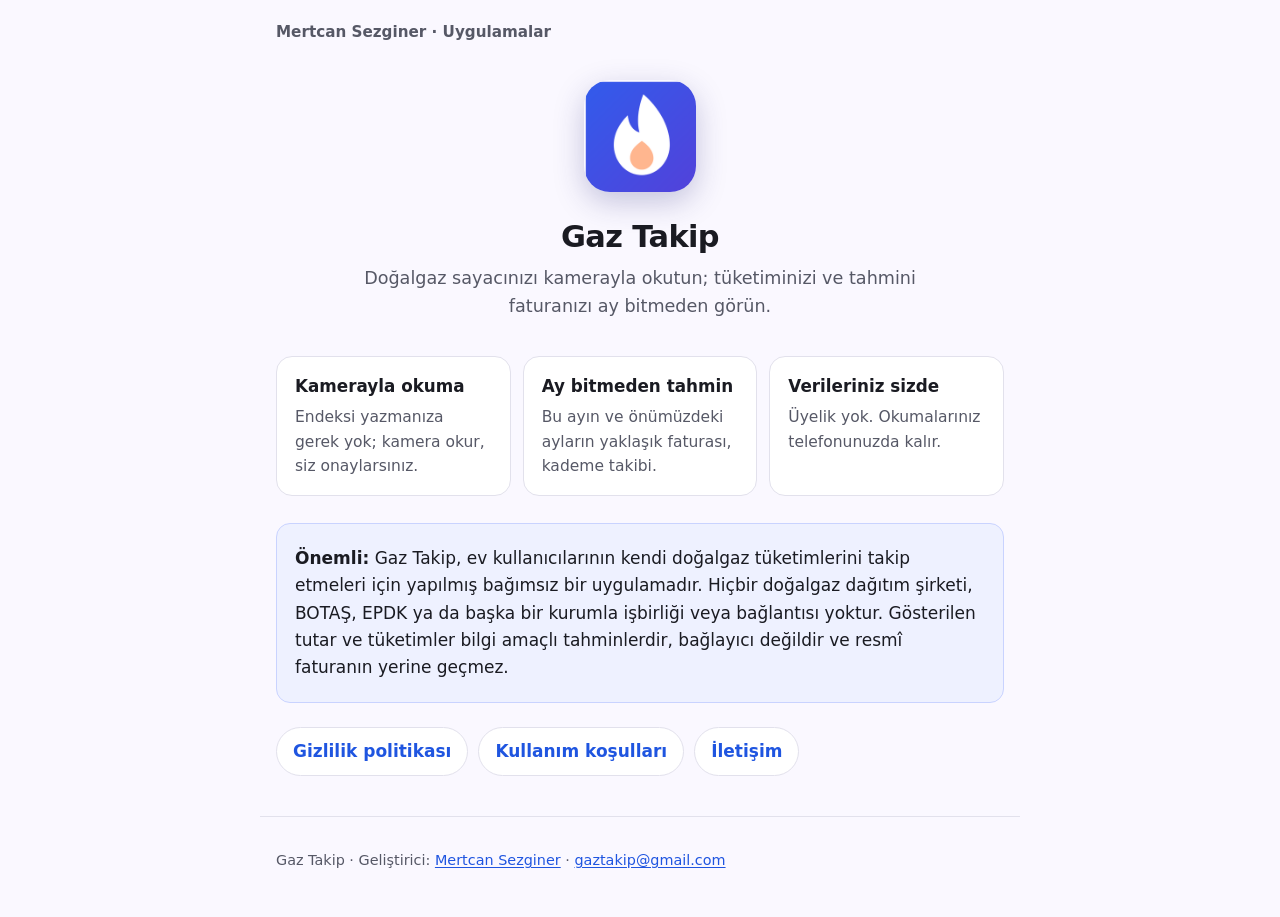
==== gaztakip/index.html @ f5ea3019 "Ana sayfa geliştirici sayfası; Gaz Takip /gaztakip/ adresinde" ====
<!doctype html>
<html lang="tr">
<head>
<meta charset="utf-8">
<meta name="viewport" content="width=device-width, initial-scale=1">
<title>Gaz Takip</title>
<meta name="description" content="Gaz Takip: doğalgaz sayacınızı kamerayla okutun, tüketiminizi ve tahmini faturanızı ay bitmeden görün.">
<link rel="icon" href="/assets/simge.png">
<link rel="stylesheet" href="/assets/style.css">
<script src="/assets/eposta.js" defer></script>
</head>
<body>
<header class="top"><a class="crumb" href="/">Mertcan Sezginer · Uygulamalar</a></header>
<main>
  <section class="hero">
    <img src="/assets/simge.png" alt="Gaz Takip simgesi">
    <h1>Gaz Takip</h1>
    <p>Doğalgaz sayacınızı kamerayla okutun; tüketiminizi ve tahmini faturanızı ay bitmeden görün.</p>
  </section>

  <div class="cards">
    <div class="card"><h3>Kamerayla okuma</h3><p>Endeksi yazmanıza gerek yok; kamera okur, siz onaylarsınız.</p></div>
    <div class="card"><h3>Ay bitmeden tahmin</h3><p>Bu ayın ve önümüzdeki ayların yaklaşık faturası, kademe takibi.</p></div>
    <div class="card"><h3>Verileriniz sizde</h3><p>Üyelik yok. Okumalarınız telefonunuzda kalır.</p></div>
  </div>

  <div class="note">
    <p><strong>Önemli:</strong> Gaz Takip, ev kullanıcılarının kendi doğalgaz tüketimlerini takip etmeleri için
    yapılmış bağımsız bir uygulamadır. Hiçbir doğalgaz dağıtım şirketi, BOTAŞ, EPDK ya da başka bir kurumla
    işbirliği veya bağlantısı yoktur. Gösterilen tutar ve tüketimler bilgi amaçlı tahminlerdir, bağlayıcı
    değildir ve resmî faturanın yerine geçmez.</p>
  </div>

  <div class="links">
    <a href="/gaztakip/gizlilik/">Gizlilik politikası</a>
    <a href="/gaztakip/kosullar/">Kullanım koşulları</a>
    <a class="eposta" data-k="pikatzag" data-a="moc.liamg" data-label="1">İletişim</a>
  </div>
</main>
<footer>
  <p>Gaz Takip · Geliştirici: <a href="/">Mertcan Sezginer</a> · <a class="eposta" data-k="pikatzag" data-a="moc.liamg">gaztakip [at] gmail.com</a></p>
</footer>
</body>
</html>
---- assets/style.css ----
/* Gaz Takip site: one reading column, system fonts (no third-party requests), light and dark. */
:root {
  --bg: #faf8ff;
  --surface: #ffffff;
  --text: #1a1b22;
  --muted: #565866;
  --line: #e2e1ec;
  --brand: #1f55e0;
  --brand-2: #5b3bd6;
  --note-bg: #eef1ff;
  --note-line: #c9d3ff;
}
@media (prefers-color-scheme: dark) {
  :root {
    --bg: #121318;
    --surface: #1a1b21;
    --text: #e3e1e9;
    --muted: #b0b1bd;
    --line: #34353d;
    --brand: #b5c4ff;
    --brand-2: #c9b8ff;
    --note-bg: #1d2236;
    --note-line: #34406b;
  }
}
* { box-sizing: border-box; }
html { -webkit-text-size-adjust: 100%; }
body {
  margin: 0;
  background: var(--bg);
  color: var(--text);
  font: 17px/1.6 system-ui, -apple-system, "Segoe UI", Roboto, "Helvetica Neue", Arial, sans-serif;
}
main, header.top, footer { max-width: 760px; margin: 0 auto; padding: 0 16px; }
header.top { display: flex; align-items: center; gap: 12px; padding-top: 20px; padding-bottom: 8px; }
header.top a { display: flex; align-items: center; gap: 10px; color: var(--text); text-decoration: none; font-weight: 700; }
header.top img { width: 36px; height: 36px; border-radius: 10px; }
h1 { font-size: 1.9rem; line-height: 1.2; margin: 1.2em 0 0.3em; letter-spacing: -0.02em; }
h2 { font-size: 1.3rem; line-height: 1.3; margin: 1.8em 0 0.4em; }
h3 { font-size: 1.05rem; margin: 1.4em 0 0.3em; }
p, li { color: var(--text); }
.meta { color: var(--muted); font-size: 0.95rem; margin: 0; }
a { color: var(--brand); text-underline-offset: 2px; }
ul { padding-left: 1.3em; }
li { margin: 0.25em 0; }
.note {
  background: var(--note-bg);
  border: 1px solid var(--note-line);
  border-radius: 14px;
  padding: 14px 18px;
  margin: 1.4em 0;
}
.note p { margin: 0.4em 0; }
.table-wrap { overflow-x: auto; margin: 1em 0; }
table { border-collapse: collapse; width: 100%; min-width: 560px; font-size: 0.95rem; background: var(--surface); }
th, td { text-align: left; vertical-align: top; padding: 10px 12px; border: 1px solid var(--line); }
th { background: var(--note-bg); }
.hero { text-align: center; padding: 28px 0 8px; }
.hero img { width: 112px; height: 112px; border-radius: 26px; box-shadow: 0 10px 30px rgba(40, 40, 120, 0.25); }
.hero h1 { margin-top: 0.6em; }
.hero p { color: var(--muted); font-size: 1.1rem; margin: 0.3em auto 0; max-width: 34em; }
.cards { display: grid; gap: 12px; grid-template-columns: repeat(auto-fit, minmax(210px, 1fr)); margin: 1.6em 0; }
.card { background: var(--surface); border: 1px solid var(--line); border-radius: 16px; padding: 16px 18px; }
.card h3 { margin: 0 0 0.3em; }
.card p { margin: 0; color: var(--muted); font-size: 0.97rem; }
.links { display: flex; flex-wrap: wrap; gap: 10px; margin: 1.2em 0; }
.links a {
  display: inline-block; padding: 10px 16px; border-radius: 999px; text-decoration: none; font-weight: 600;
  border: 1px solid var(--line); background: var(--surface);
}
footer { color: var(--muted); font-size: 0.9rem; padding-top: 28px; padding-bottom: 40px; border-top: 1px solid var(--line); margin-top: 40px; }
footer p { margin: 0.3em 0; color: var(--muted); }
header.top a.crumb { font-weight: 600; color: var(--muted); font-size: 0.95rem; }
/* The developer page: one row per app. */
.dev { padding: 36px 0 4px; }
.dev h1 { margin: 0 0 0.2em; }
.dev p { color: var(--muted); font-size: 1.1rem; margin: 0; max-width: 34em; }
.apps { display: grid; gap: 14px; margin: 1.8em 0; }
.app { display: flex; gap: 18px; align-items: flex-start; background: var(--surface); border: 1px solid var(--line);
  border-radius: 20px; padding: 18px 20px; }
.app img { width: 72px; height: 72px; border-radius: 18px; flex: none; box-shadow: 0 6px 18px rgba(40, 40, 120, 0.2); }
.app h2 { margin: 0; font-size: 1.25rem; }
.app h2 a { color: var(--text); text-decoration: none; }
.app p { margin: 0.25em 0 0.6em; color: var(--muted); font-size: 0.98rem; }
.app .links { margin: 0; gap: 8px; }
.app .links a { padding: 7px 14px; font-size: 0.92rem; }
@media (max-width: 600px) {
  /* The table becomes one card per row, each cell with its column name. */
  table { min-width: 0; background: none; }
  table, tbody, tr, td { display: block; width: 100%; }
  tr.head { display: none; }
  tr { background: var(--surface); border: 1px solid var(--line); border-radius: 14px; margin: 0 0 12px; padding: 6px 14px; }
  td { border: 0; padding: 6px 0; }
  td::before { content: attr(data-label); display: block; font-size: 0.8rem; font-weight: 700; color: var(--muted); }
}
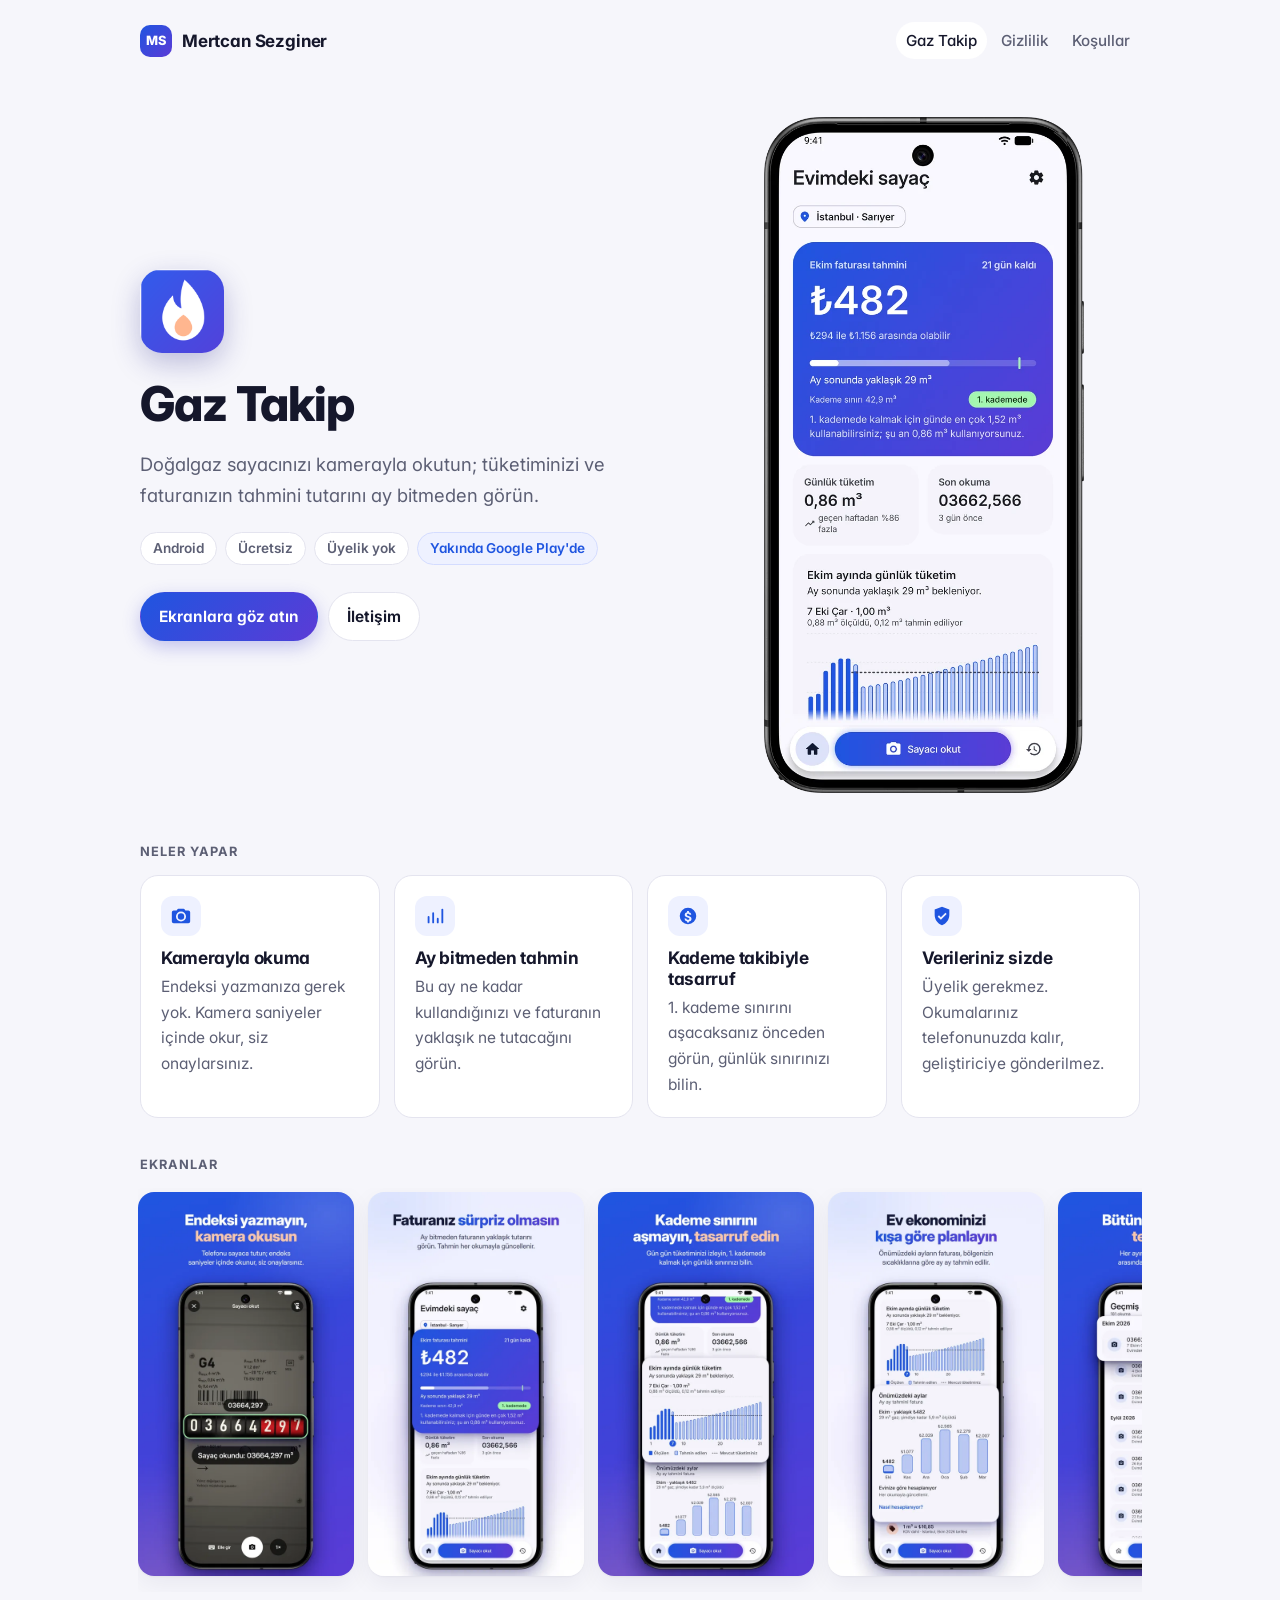
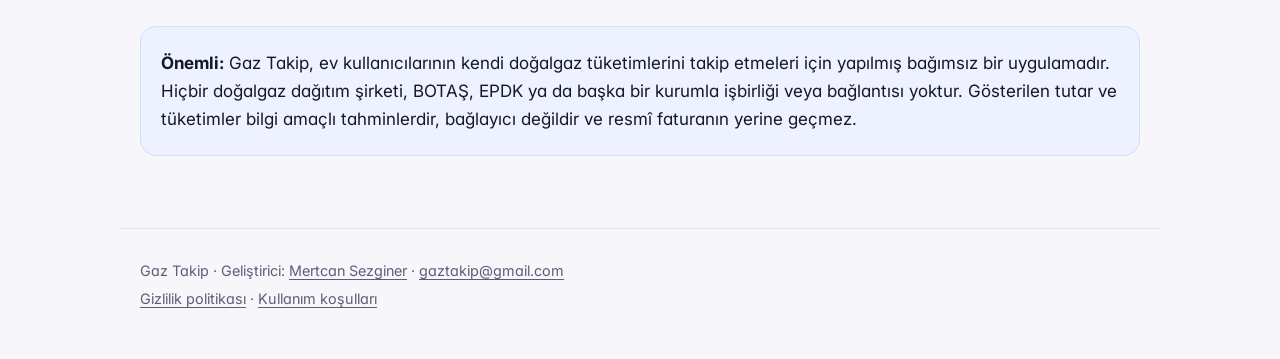
==== commit 89e6801b: "Sayfalar elden geçti: yazı tipi, telefon görseli, ekranlar, okuma düzeni" ====
--- a/gaztakip/index.html
+++ b/gaztakip/index.html
@@ -3,25 +3,77 @@
 <head>
 <meta charset="utf-8">
 <meta name="viewport" content="width=device-width, initial-scale=1">
-<title>Gaz Takip</title>
-<meta name="description" content="Gaz Takip: doğalgaz sayacınızı kamerayla okutun, tüketiminizi ve tahmini faturanızı ay bitmeden görün.">
+<title>Gaz Takip · Doğalgaz faturanızı önceden görün</title>
+<meta name="description" content="Gaz Takip: doğalgaz sayacınızı kamerayla okutun, tüketiminizi ve tahmini faturanızı ay bitmeden görün, kademeyi aşmadan tasarruf edin.">
 <link rel="icon" href="/assets/simge.png">
+<link rel="preload" href="/assets/inter.woff2" as="font" type="font/woff2" crossorigin>
 <link rel="stylesheet" href="/assets/style.css">
 <script src="/assets/eposta.js" defer></script>
 </head>
 <body>
-<header class="top"><a class="crumb" href="/">Mertcan Sezginer · Uygulamalar</a></header>
-<main>
+<header class="wrap top">
+  <a class="brand" href="/"><span class="monogram" aria-hidden="true">MS</span><span class="name">Mertcan Sezginer</span></a>
+  <nav class="nav" aria-label="Gaz Takip">
+    <a href="/gaztakip/" aria-current="page">Gaz Takip</a>
+    <a href="/gaztakip/gizlilik/">Gizlilik</a>
+    <a href="/gaztakip/kosullar/">Koşullar</a>
+  </nav>
+</header>
+
+<main class="wrap">
   <section class="hero">
-    <img src="/assets/simge.png" alt="Gaz Takip simgesi">
-    <h1>Gaz Takip</h1>
-    <p>Doğalgaz sayacınızı kamerayla okutun; tüketiminizi ve tahmini faturanızı ay bitmeden görün.</p>
+    <div>
+      <img class="icon" src="/assets/simge.png" alt="Gaz Takip simgesi">
+      <h1>Gaz Takip</h1>
+      <p class="lead">Doğalgaz sayacınızı kamerayla okutun; tüketiminizi ve faturanızın tahmini tutarını ay bitmeden görün.</p>
+      <!-- At launch, swap "Yakında Google Play'de" for the Play link (docs/store/yayin-kontrol-listesi.md). -->
+      <ul class="pills">
+        <li>Android</li>
+        <li>Ücretsiz</li>
+        <li>Üyelik yok</li>
+        <li class="soon">Yakında Google Play'de</li>
+      </ul>
+      <div class="buttons">
+        <a class="button primary" href="#ekranlar">Ekranlara göz atın</a>
+        <a class="button eposta" data-k="pikatzag" data-a="moc.liamg" data-label="1">İletişim</a>
+      </div>
+    </div>
+    <img class="phone" src="/assets/gaztakip/telefon.webp" width="600" height="1268"
+         alt="Gaz Takip ana sayfası: Ekim faturası tahmini, kademe durumu ve günlük tüketim">
   </section>
 
-  <div class="cards">
-    <div class="card"><h3>Kamerayla okuma</h3><p>Endeksi yazmanıza gerek yok; kamera okur, siz onaylarsınız.</p></div>
-    <div class="card"><h3>Ay bitmeden tahmin</h3><p>Bu ayın ve önümüzdeki ayların yaklaşık faturası, kademe takibi.</p></div>
-    <div class="card"><h3>Verileriniz sizde</h3><p>Üyelik yok. Okumalarınız telefonunuzda kalır.</p></div>
+  <p class="eyebrow">Neler yapar</p>
+  <div class="features">
+    <div class="feature">
+      <div class="symbol"><svg viewBox="0 0 24 24" fill="currentColor" aria-hidden="true"><path d="M12 9a3.5 3.5 0 1 0 0 7 3.5 3.5 0 0 0 0-7Zm8-3h-3.2l-1.2-1.6A1 1 0 0 0 14.8 4H9.2a1 1 0 0 0-.8.4L7.2 6H4a2 2 0 0 0-2 2v10a2 2 0 0 0 2 2h16a2 2 0 0 0 2-2V8a2 2 0 0 0-2-2Zm-8 12a5.5 5.5 0 1 1 0-11 5.5 5.5 0 0 1 0 11Z"/></svg></div>
+      <h3>Kamerayla okuma</h3>
+      <p>Endeksi yazmanıza gerek yok. Kamera saniyeler içinde okur, siz onaylarsınız.</p>
+    </div>
+    <div class="feature">
+      <div class="symbol"><svg viewBox="0 0 24 24" fill="currentColor" aria-hidden="true"><path d="M5 20a1 1 0 0 1-1-1v-6a1 1 0 1 1 2 0v6a1 1 0 0 1-1 1Zm5 0a1 1 0 0 1-1-1V9a1 1 0 1 1 2 0v10a1 1 0 0 1-1 1Zm5 0a1 1 0 0 1-1-1v-4a1 1 0 1 1 2 0v4a1 1 0 0 1-1 1Zm5 0a1 1 0 0 1-1-1V5a1 1 0 1 1 2 0v14a1 1 0 0 1-1 1Z"/></svg></div>
+      <h3>Ay bitmeden tahmin</h3>
+      <p>Bu ay ne kadar kullandığınızı ve faturanın yaklaşık ne tutacağını görün.</p>
+    </div>
+    <div class="feature">
+      <div class="symbol"><svg viewBox="0 0 24 24" fill="currentColor" aria-hidden="true"><path d="M12 3a9 9 0 1 0 9 9 9 9 0 0 0-9-9Zm1 14.9V19h-2v-1.1a3.5 3.5 0 0 1-2.9-3.2h2a1.6 1.6 0 0 0 1.8 1.4c1 0 1.6-.5 1.6-1.2s-.6-1-2-1.4c-1.9-.5-3.1-1.2-3.1-2.9a2.9 2.9 0 0 1 2.6-2.8V6.6h2v1.2a3.1 3.1 0 0 1 2.6 2.9h-2a1.3 1.3 0 0 0-1.5-1.1c-.9 0-1.4.4-1.4 1s.6.9 1.9 1.3c2 .5 3.2 1.3 3.2 3a3 3 0 0 1-2.8 3Z"/></svg></div>
+      <h3>Kademe takibiyle tasarruf</h3>
+      <p>1. kademe sınırını aşacaksanız önceden görün, günlük sınırınızı bilin.</p>
+    </div>
+    <div class="feature">
+      <div class="symbol"><svg viewBox="0 0 24 24" fill="currentColor" aria-hidden="true"><path d="M12 2 4 5v6c0 5 3.4 9.7 8 11 4.6-1.3 8-6 8-11V5l-8-3Zm-1.2 14.2-3.5-3.5 1.4-1.4 2.1 2.1 4.9-4.9 1.4 1.4-6.3 6.3Z"/></svg></div>
+      <h3>Verileriniz sizde</h3>
+      <p>Üyelik gerekmez. Okumalarınız telefonunuzda kalır, geliştiriciye gönderilmez.</p>
+    </div>
+  </div>
+
+  <p class="eyebrow" id="ekranlar">Ekranlar</p>
+  <div class="shots" tabindex="0" aria-label="Gaz Takip ekran görüntüleri">
+    <img src="/assets/gaztakip/ekran-1.webp" width="540" height="960" loading="lazy" alt="Kamera sayacın endeksini okuyor">
+    <img src="/assets/gaztakip/ekran-2.webp" width="540" height="960" loading="lazy" alt="Ay bitmeden fatura tahmini">
+    <img src="/assets/gaztakip/ekran-3.webp" width="540" height="960" loading="lazy" alt="Gün gün tüketim ve kademe sınırı">
+    <img src="/assets/gaztakip/ekran-4.webp" width="540" height="960" loading="lazy" alt="Önümüzdeki ayların tahmini faturası">
+    <img src="/assets/gaztakip/ekran-5.webp" width="540" height="960" loading="lazy" alt="Bütün okumalar ve her ayın tüketimi">
+    <img src="/assets/gaztakip/ekran-6.webp" width="540" height="960" loading="lazy" alt="Üyeliksiz başlangıç ekranı">
   </div>
 
   <div class="note">
@@ -30,15 +82,11 @@
     işbirliği veya bağlantısı yoktur. Gösterilen tutar ve tüketimler bilgi amaçlı tahminlerdir, bağlayıcı
     değildir ve resmî faturanın yerine geçmez.</p>
   </div>
+</main>
 
-  <div class="links">
-    <a href="/gaztakip/gizlilik/">Gizlilik politikası</a>
-    <a href="/gaztakip/kosullar/">Kullanım koşulları</a>
-    <a class="eposta" data-k="pikatzag" data-a="moc.liamg" data-label="1">İletişim</a>
-  </div>
-</main>
-<footer>
+<footer class="wrap">
   <p>Gaz Takip · Geliştirici: <a href="/">Mertcan Sezginer</a> · <a class="eposta" data-k="pikatzag" data-a="moc.liamg">gaztakip [at] gmail.com</a></p>
+  <p><a href="/gaztakip/gizlilik/">Gizlilik politikası</a> · <a href="/gaztakip/kosullar/">Kullanım koşulları</a></p>
 </footer>
 </body>
 </html>
--- a/assets/style.css
+++ b/assets/style.css
@@ -1,95 +1,162 @@
-/* Gaz Takip site: one reading column, system fonts (no third-party requests), light and dark. */
+/* The developer site: the app's font (self-hosted), its brand gradient, light and dark, no third-party requests. */
+@font-face {
+  font-family: "Inter";
+  src: url("/assets/inter.woff2") format("woff2");
+  font-weight: 100 900;
+  font-display: swap;
+}
 :root {
-  --bg: #faf8ff;
+  --bg: #f6f6fb;
   --surface: #ffffff;
-  --text: #1a1b22;
-  --muted: #565866;
-  --line: #e2e1ec;
+  --text: #15172b;
+  --muted: #5c5f74;
+  --line: #e4e4ef;
   --brand: #1f55e0;
   --brand-2: #5b3bd6;
-  --note-bg: #eef1ff;
-  --note-line: #c9d3ff;
+  --warm: #ffb68f;
+  --tint: #eef1ff;
+  --tint-line: #d4dcff;
+  --shadow: 0 1px 2px rgba(20, 22, 60, 0.04), 0 8px 24px rgba(20, 22, 60, 0.06);
+  --gradient: linear-gradient(135deg, #1f55e0 0%, #5b3bd6 100%);
+  color-scheme: light dark;
 }
 @media (prefers-color-scheme: dark) {
   :root {
-    --bg: #121318;
-    --surface: #1a1b21;
-    --text: #e3e1e9;
-    --muted: #b0b1bd;
-    --line: #34353d;
-    --brand: #b5c4ff;
-    --brand-2: #c9b8ff;
-    --note-bg: #1d2236;
-    --note-line: #34406b;
+    --bg: #0f1016;
+    --surface: #171821;
+    --text: #ececf4;
+    --muted: #a7a9ba;
+    --line: #2a2b37;
+    --brand: #a9bbff;
+    --brand-2: #c4b4ff;
+    --tint: #1a1f36;
+    --tint-line: #2f3a66;
+    --shadow: 0 1px 2px rgba(0, 0, 0, 0.3), 0 8px 24px rgba(0, 0, 0, 0.25);
   }
 }
+
 * { box-sizing: border-box; }
-html { -webkit-text-size-adjust: 100%; }
+html { -webkit-text-size-adjust: 100%; scroll-behavior: smooth; }
 body {
   margin: 0;
   background: var(--bg);
   color: var(--text);
-  font: 17px/1.6 system-ui, -apple-system, "Segoe UI", Roboto, "Helvetica Neue", Arial, sans-serif;
+  font: 17px/1.65 Inter, system-ui, -apple-system, "Segoe UI", Roboto, sans-serif;
+  font-feature-settings: "cv11", "ss01";
+  -webkit-font-smoothing: antialiased;
 }
-main, header.top, footer { max-width: 760px; margin: 0 auto; padding: 0 16px; }
-header.top { display: flex; align-items: center; gap: 12px; padding-top: 20px; padding-bottom: 8px; }
-header.top a { display: flex; align-items: center; gap: 10px; color: var(--text); text-decoration: none; font-weight: 700; }
-header.top img { width: 36px; height: 36px; border-radius: 10px; }
-h1 { font-size: 1.9rem; line-height: 1.2; margin: 1.2em 0 0.3em; letter-spacing: -0.02em; }
-h2 { font-size: 1.3rem; line-height: 1.3; margin: 1.8em 0 0.4em; }
-h3 { font-size: 1.05rem; margin: 1.4em 0 0.3em; }
-p, li { color: var(--text); }
-.meta { color: var(--muted); font-size: 0.95rem; margin: 0; }
-a { color: var(--brand); text-underline-offset: 2px; }
-ul { padding-left: 1.3em; }
-li { margin: 0.25em 0; }
-.note {
-  background: var(--note-bg);
-  border: 1px solid var(--note-line);
-  border-radius: 14px;
-  padding: 14px 18px;
-  margin: 1.4em 0;
+img { max-width: 100%; height: auto; display: block; }
+a { color: var(--brand); text-underline-offset: 3px; text-decoration-thickness: 1px; }
+a:hover { text-decoration-thickness: 2px; }
+:focus-visible { outline: 2px solid var(--brand); outline-offset: 3px; border-radius: 6px; }
+
+.wrap { max-width: 1040px; margin: 0 auto; padding: 0 20px; }
+.reading { max-width: 740px; }
+
+/* Top bar: the brand on the left, the page's links on the right. */
+.top { display: flex; align-items: center; justify-content: space-between; gap: 16px; padding-top: 22px; padding-bottom: 22px; }
+.brand { display: flex; white-space: nowrap; align-items: center; gap: 10px; color: var(--text); text-decoration: none; font-weight: 700; letter-spacing: -0.01em; }
+.brand img { width: 32px; height: 32px; border-radius: 9px; }
+.monogram {
+  width: 32px; height: 32px; border-radius: 10px; display: grid; place-items: center;
+  background: var(--gradient); color: #fff; font-size: 0.8rem; font-weight: 800; letter-spacing: 0.02em;
 }
-.note p { margin: 0.4em 0; }
-.table-wrap { overflow-x: auto; margin: 1em 0; }
-table { border-collapse: collapse; width: 100%; min-width: 560px; font-size: 0.95rem; background: var(--surface); }
-th, td { text-align: left; vertical-align: top; padding: 10px 12px; border: 1px solid var(--line); }
-th { background: var(--note-bg); }
-.hero { text-align: center; padding: 28px 0 8px; }
-.hero img { width: 112px; height: 112px; border-radius: 26px; box-shadow: 0 10px 30px rgba(40, 40, 120, 0.25); }
-.hero h1 { margin-top: 0.6em; }
-.hero p { color: var(--muted); font-size: 1.1rem; margin: 0.3em auto 0; max-width: 34em; }
-.cards { display: grid; gap: 12px; grid-template-columns: repeat(auto-fit, minmax(210px, 1fr)); margin: 1.6em 0; }
-.card { background: var(--surface); border: 1px solid var(--line); border-radius: 16px; padding: 16px 18px; }
-.card h3 { margin: 0 0 0.3em; }
-.card p { margin: 0; color: var(--muted); font-size: 0.97rem; }
-.links { display: flex; flex-wrap: wrap; gap: 10px; margin: 1.2em 0; }
-.links a {
-  display: inline-block; padding: 10px 16px; border-radius: 999px; text-decoration: none; font-weight: 600;
-  border: 1px solid var(--line); background: var(--surface);
+.nav { display: flex; gap: 4px; flex-wrap: wrap; }
+.nav a { color: var(--muted); text-decoration: none; font-size: 0.95rem; font-weight: 500; padding: 6px 10px; border-radius: 999px; }
+.nav a:hover, .nav a[aria-current="page"] { color: var(--text); background: var(--surface); }
+
+h1, h2, h3 { letter-spacing: -0.02em; line-height: 1.2; }
+h1 { font-size: clamp(2rem, 5vw, 3rem); margin: 0 0 0.35em; font-weight: 800; }
+h2 { font-size: 1.45rem; margin: 2.2em 0 0.5em; font-weight: 750; }
+h3 { font-size: 1.08rem; margin: 0 0 0.3em; font-weight: 700; }
+.lead { font-size: 1.15rem; color: var(--muted); margin: 0; max-width: 34em; }
+.eyebrow { font-size: 0.8rem; font-weight: 700; letter-spacing: 0.08em; text-transform: uppercase; color: var(--muted); margin: 2.8em 0 1em; }
+
+/* Small rounded labels and buttons. */
+.pills { display: flex; flex-wrap: wrap; gap: 8px; margin: 1.3em 0 0; padding: 0; list-style: none; }
+.pills li { font-size: 0.85rem; font-weight: 600; color: var(--muted); background: var(--surface); border: 1px solid var(--line); border-radius: 999px; padding: 4px 12px; margin: 0; }
+.pills li.soon { color: var(--brand); border-color: var(--tint-line); background: var(--tint); }
+.buttons { display: flex; flex-wrap: wrap; gap: 10px; margin: 1.6em 0 0; }
+.button {
+  display: inline-flex; align-items: center; gap: 8px; padding: 11px 18px; border-radius: 999px; font-weight: 650;
+  font-size: 0.97rem; text-decoration: none; border: 1px solid var(--line); background: var(--surface); color: var(--text);
 }
-footer { color: var(--muted); font-size: 0.9rem; padding-top: 28px; padding-bottom: 40px; border-top: 1px solid var(--line); margin-top: 40px; }
-footer p { margin: 0.3em 0; color: var(--muted); }
-header.top a.crumb { font-weight: 600; color: var(--muted); font-size: 0.95rem; }
-/* The developer page: one row per app. */
-.dev { padding: 36px 0 4px; }
-.dev h1 { margin: 0 0 0.2em; }
-.dev p { color: var(--muted); font-size: 1.1rem; margin: 0; max-width: 34em; }
-.apps { display: grid; gap: 14px; margin: 1.8em 0; }
-.app { display: flex; gap: 18px; align-items: flex-start; background: var(--surface); border: 1px solid var(--line);
-  border-radius: 20px; padding: 18px 20px; }
-.app img { width: 72px; height: 72px; border-radius: 18px; flex: none; box-shadow: 0 6px 18px rgba(40, 40, 120, 0.2); }
-.app h2 { margin: 0; font-size: 1.25rem; }
-.app h2 a { color: var(--text); text-decoration: none; }
-.app p { margin: 0.25em 0 0.6em; color: var(--muted); font-size: 0.98rem; }
-.app .links { margin: 0; gap: 8px; }
-.app .links a { padding: 7px 14px; font-size: 0.92rem; }
+.button.primary { background: var(--gradient); color: #fff; border-color: transparent; box-shadow: 0 6px 18px rgba(60, 60, 200, 0.28); }
+.button:hover { text-decoration: none; transform: translateY(-1px); }
+
+/* Developer page. */
+.intro { padding: 56px 0 8px; }
+.apps { display: grid; gap: 16px; grid-template-columns: repeat(auto-fit, minmax(300px, 480px)); }
+.app-card {
+  position: relative; display: flex; flex-direction: column; gap: 14px; padding: 22px; border-radius: 22px;
+  background: var(--surface); border: 1px solid var(--line); box-shadow: var(--shadow); transition: transform 0.15s, box-shadow 0.15s;
+}
+.app-card:hover { transform: translateY(-2px); box-shadow: 0 2px 4px rgba(20, 22, 60, 0.05), 0 14px 34px rgba(20, 22, 60, 0.1); }
+.app-card .head { display: flex; gap: 14px; align-items: center; }
+.app-card img { width: 64px; height: 64px; border-radius: 16px; }
+.app-card h3 { font-size: 1.2rem; margin: 0; }
+.app-card h3 a { color: var(--text); text-decoration: none; }
+.app-card h3 a::after { content: ""; position: absolute; inset: 0; border-radius: 22px; } /* the whole card opens the app */
+.app-card .kind { margin: 2px 0 0; font-size: 0.88rem; color: var(--muted); }
+.app-card p.what { margin: 0; color: var(--muted); }
+.app-card .more { position: relative; z-index: 1; display: flex; gap: 14px; font-size: 0.92rem; font-weight: 600; }
+.app-card .more a { text-decoration: none; }
+
+/* App page. */
+.hero { display: grid; grid-template-columns: 1.1fr 0.9fr; gap: 40px; align-items: center; padding: 36px 0 12px; }
+.hero .icon { width: 84px; height: 84px; border-radius: 22px; box-shadow: 0 10px 28px rgba(40, 40, 140, 0.28); margin-bottom: 22px; }
+.hero .phone { position: relative; justify-self: center; width: min(320px, 80%); }
+.hero .phone::before {
+  content: ""; position: absolute; inset: 10% -18% 4%; z-index: -1; border-radius: 50%;
+  background: radial-gradient(closest-side, rgba(91, 59, 214, 0.32), transparent); filter: blur(10px);
+}
+.features { display: grid; gap: 14px; grid-template-columns: repeat(auto-fit, minmax(220px, 1fr)); }
+.feature { padding: 20px; border-radius: 18px; background: var(--surface); border: 1px solid var(--line); }
+.feature .symbol { width: 40px; height: 40px; border-radius: 12px; display: grid; place-items: center; background: var(--tint); color: var(--brand); margin-bottom: 12px; }
+.feature .symbol svg { width: 22px; height: 22px; }
+.feature p { margin: 0; color: var(--muted); font-size: 0.97rem; }
+.shots { display: flex; gap: 14px; overflow-x: auto; scroll-snap-type: x mandatory; padding: 4px 2px 16px; margin: 0 -2px; scrollbar-width: thin; }
+.shots img { flex: none; width: 216px; height: auto; border-radius: 16px; scroll-snap-align: start; box-shadow: var(--shadow); }
+
+/* Notes, legal text and tables. */
+.note { background: var(--tint); border: 1px solid var(--tint-line); border-radius: 16px; padding: 16px 20px; margin: 2em 0; }
+.note p { margin: 0.35em 0; }
+.legal h1 { font-size: clamp(1.7rem, 4vw, 2.3rem); margin-top: 0.4em; }
+.legal h2 { padding-top: 1.1em; border-top: 1px solid var(--line); }
+.legal ul { padding-left: 1.3em; }
+.legal li { margin: 0.35em 0; }
+.meta { color: var(--muted); font-size: 0.93rem; margin: 0.2em 0; }
+code { font-size: 0.88em; background: var(--tint); padding: 1px 6px; border-radius: 6px; }
+.table-wrap { overflow-x: auto; margin: 1.2em 0; border-radius: 14px; border: 1px solid var(--line); }
+table { border-collapse: collapse; width: 100%; min-width: 560px; font-size: 0.94rem; background: var(--surface); }
+th, td { text-align: left; vertical-align: top; padding: 12px 14px; border-bottom: 1px solid var(--line); }
+tr:last-child td { border-bottom: 0; }
+th { background: var(--tint); font-weight: 650; }
+
+footer.wrap { border-top: 1px solid var(--line); margin: 72px auto 0; padding-top: 26px; padding-bottom: 44px; color: var(--muted); font-size: 0.9rem; }
+footer p { margin: 0.3em 0; }
+footer a { color: var(--muted); }
+
+@media (max-width: 760px) {
+  body { font-size: 16px; }
+  .hero { grid-template-columns: 1fr; gap: 28px; padding-top: 12px; }
+  .hero .phone { width: min(280px, 78%); }
+  .intro { padding-top: 32px; }
+  .apps { grid-template-columns: 1fr; }
+}
 @media (max-width: 600px) {
+  /* With the page's links beside it the name does not fit: the monogram alone, named for screen readers. */
+  .top:has(.nav) .brand .name { position: absolute; width: 1px; height: 1px; overflow: hidden; clip-path: inset(50%); white-space: nowrap; }
+  .nav a { padding: 6px 8px; }
   /* The table becomes one card per row, each cell with its column name. */
+  .table-wrap { border: 0; border-radius: 0; }
   table { min-width: 0; background: none; }
   table, tbody, tr, td { display: block; width: 100%; }
   tr.head { display: none; }
   tr { background: var(--surface); border: 1px solid var(--line); border-radius: 14px; margin: 0 0 12px; padding: 6px 14px; }
   td { border: 0; padding: 6px 0; }
-  td::before { content: attr(data-label); display: block; font-size: 0.8rem; font-weight: 700; color: var(--muted); }
+  td::before { content: attr(data-label); display: block; font-size: 0.78rem; font-weight: 700; color: var(--muted); }
 }
+@media (prefers-reduced-motion: reduce) {
+  * { transition: none !important; scroll-behavior: auto !important; }
+}
